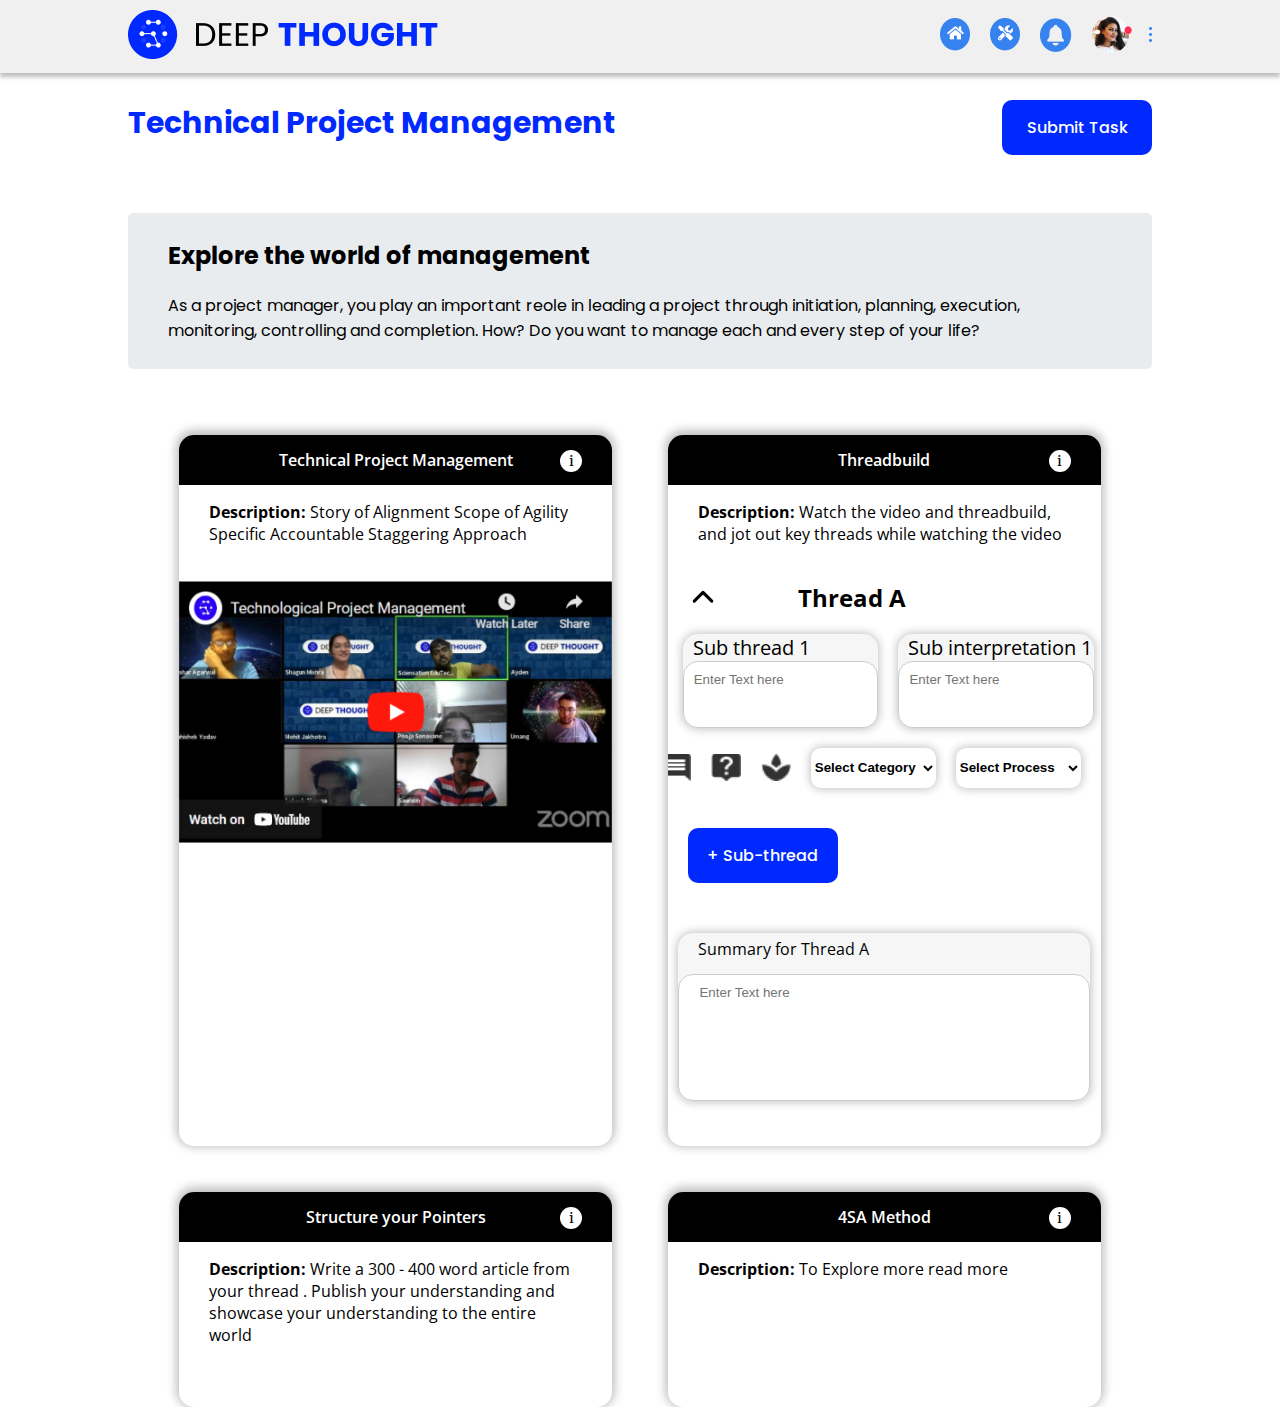
==== index1.html @ 11ab3b2d "learning json integration and reusability" ====
<!DOCTYPE html>
<html lang="en">

<head>
    <meta charset="UTF-8">
    <meta name="viewport" content="width=device-width, initial-scale=1.0">
    <title>Document</title>

    <link rel="stylesheet" href="styles.css">

    <link rel="preconnect" href="https://fonts.googleapis.com">
    <link rel="preconnect" href="https://fonts.gstatic.com" crossorigin>
    <link
        href="https://fonts.googleapis.com/css2?family=Open+Sans:ital,wght@0,300..800;1,300..800&family=Poly:ital@0;1&family=Poppins:ital,wght@0,100;0,200;0,300;0,400;0,500;0,600;0,700;0,800;0,900;1,100;1,200;1,300;1,400;1,500;1,600;1,700;1,800;1,900&display=swap"
        rel="stylesheet">
</head>

<body>
    <header>

        <nav class="navbar">

            <div id="logo">
                <div>
                    <img src="./resources/logo 1.png" alt="" width="100%">
                </div>
            </div>


            <!-- <div class="bars">
                <img src="./resources/three dot.png" alt="" class="bars" width="40px">
            </div> -->


            <ul class="icons">
                <li>
                    <img src="./resources/Group 1097.png" alt="">
                </li>
                <li>
                    <img src="./resources/Group 1100.png" alt="">
                </li>
                <li>
                    <img src="./resources/Vector.png" alt="">
                    <img src="./resources/dot.png" alt="" id="dot">
                </li>
                <li>
                    <img src="./resources/Ellipse 53.png" alt="">
                </li>
                <li>
                    <img src="./resources/three dot.png" alt="">
                </li>

            </ul>
        </nav>

    </header>

    <div class="main">
        <div class="heading">
            Technical Project Management
            <div>
                <button class="submit-task">
                    Submit Task
                </button>
            </div>
        </div>

        <div class="head-text">
            <h2>Explore the world of management</h2>
            <p>As a project manager, you play an important reole in leading a project through initiation, planning,
                execution, monitoring, controlling and completion. How? Do you want to manage each and every step of
                your life?</p>
        </div>

        <div class="boxes-container">

            <div class="boxes">
                <div class="top">
                    Technical Project Management
                    <div class="i-button">
                        i
                    </div>
                </div>
                <div class="content">
                    <p><strong>Description:</strong> Story of Alignment Scope of Agility Specific Accountable Staggering
                        Approach</p>
                    <div>
                        <img src="./resources/image 13.png" alt="YouTube Video" id="yt-video">
                    </div>
                </div>
            </div>


            <div class="boxes">
                <div class="top">
                    Threadbuild
                    <div class="i-button">
                        i
                    </div>
                </div>
                <div class="content">
                    <p><strong>Description:</strong> Watch the video and threadbuild, and jot out key threads while
                        watching the video</p>
                    <div>

                        <div class="content-head">
                            <svg class="arrow-svg" fill="none" stroke="currentColor" viewBox="0 0 24 24"
                                xmlns="http://www.w3.org/2000/svg">
                                <path stroke-linecap="round" stroke-linejoin="round" stroke-width="2.5"
                                    d="M19 9l-7 7-7-7">
                                </path>
                            </svg>

                            <h2>Thread A</h2>
                        </div>

                        <div class="sub-box">
                            <div class="sub t">
                                <div>Sub thread 1</div>

                                <input type="text" name="" id="sub-thread-1" class="sub-input"
                                    placeholder="Enter Text here">

                            </div>
                            <div class="sub int">
                                <div>Sub interpretation 1</div>

                                <input type="text" name="" id="sub-thread-1" class="sub-input"
                                    placeholder="Enter Text here">

                            </div>
                        </div>

                        <div class="options-container">

                            <div class="options">
                                <img src="./resources/bulb.png" alt="" width="23px">
                                <img src="./resources/msg.png" alt="" class="option-img">
                                <img src="./resources/question-mark.png" alt="" class="option-img">
                                <img src="./resources/flower.png" alt="" class="option-img">

                                <select name="Category" class="category-list">
                                    <option value="Category" default>Select Category</option>
                                </select>
                                <select name="Category" class="category-list">
                                    <option value="Category" default>Select Process</option>
                                </select>

                            </div>

                        </div>

                        <button class="sub-button">
                            + Sub-thread
                        </button>

                        <div class="summary">
                            <div>Summary for Thread A</div>

                            <input type="text" name="" id="sub-thread-1" class="summary-input"
                                placeholder="Enter Text here">

                        </div>

                    </div>
                </div>
            </div>

            <div class="boxes">
                <div class="top">
                    Structure your Pointers
                    <div class="i-button">
                        i
                    </div>
                </div>
                <div class="content">
                    <p><strong>Description:</strong> Write a 300 - 400 word article from your thread . Publish your
                        understanding and showcase your understanding to the entire world </p>
                    <div>

                    </div>
                </div>
            </div>


            <div class="boxes">
                <div class="top">
                    4SA Method
                    <div class="i-button">
                        i
                    </div>
                </div>
                <div class="content">
                    <p><strong>Description:</strong> To Explore more read more </p>
                    <div>

                    </div>
                </div>
            </div>


        </div>

    </div>
</body>

</html>
---- styles.css ----
body {
    margin: 0;
}

header {
    box-shadow: 0px 4px 4px 0px rgba(0, 0, 0, 0.25);
    background-color: #f0f0f0;
    z-index: 1;
    box-sizing: border-box;
    width: 100%;
}

.navbar {
    margin: auto;
    width: 80%;
    display: flex;
    align-items: center;
    justify-content: space-between;
}

#logo {
    min-width: 300px;
    cursor: pointer;
}

.icons {
    position: relative;
    list-style: none;
    display: flex;
    align-items: center;
    gap: 20px;
}

.icons li {
    cursor: pointer;
}

#dot {
    position: absolute;
    top: 10px;
    right: 20px;
}

.main {
    width: 80%;
    margin: auto;
}

.heading {
    font-family: "Poppins", sans-serif;
    font-size: 30px;
    font-weight: 700;
    color: #0029FF;
    display: flex;
    justify-content: space-between;
    line-height: 100px;
}

.submit-task {
    width: 150px;
    font-size: 16px;
    font-family: "Poppins", sans-serif;
    font-weight: 500;
    padding: 15px 20px;
    background-color: #0029FF;
    color: #fff;
    border: none;
    border-radius: 10px;
    cursor: pointer;
}

button:hover {
    background-color: #25319c;
}

.head-text {
    background-color: #E9ECEF;
    margin-top: 40px;
    padding-inline: 40px;
    padding-top: 5px;
    padding-bottom: 10px;
    font-family: "Poppins", sans-serif;
    border-radius: 5px;
}

.head-text h2 {
    font-weight: 700;
}

.head-text p {
    font-weight: 400;
}

.boxes-container {
    width: 100vw;
    margin: auto;
    margin-top: 20px;
    width: 90%;
    /* max-width: 1200px; */

    display: flex;
    justify-content: center;
    flex-wrap: wrap;
    gap: 6%;
}

.boxes {
    flex: 1 1 47%;
    min-width: 400px;
    margin-top: 5%;

    border-radius: 15px;
    overflow: hidden;
    box-shadow: 0px -2px 10px 3px rgba(0, 0, 0, 0.25);
    padding-bottom: 5vh;
}

.top {
    text-align: center;
    background-color: #000;
    color: #fff;

    font-family: "Open Sans", sans-serif;
    font-weight: 600;
    line-height: 50px;
    position: relative;
}

.i-button {
    background-color: #fff;
    color: #000;
    font-family: "Poly", serif;
    font-weight: 400;

    position: absolute;
    top: 15px;
    right: 30px;

    width: 22px;
    height: 22px;
    border-radius: 20px;

    display: flex;
    align-items: center;
    justify-content: center;
    cursor: pointer;
}

.content {
    font-family: "Open Sans", sans-serif;
    font-weight: 400;
}

.content p {
    padding-inline: 30px;
}

#yt-video {
    margin-top: 20px;
    width: 100%;
    cursor: pointer;
}

.arrow-svg {
    width: 30px;
    transform: rotate(180deg);
}

.content-head {
    display: flex;
    padding-inline: 20px;
    gap: 80px;
}

.sub-box {
    width: 95%;

    display: flex;
    justify-content: center;
    gap: 20px;
    margin-inline: 15px;
}

.sub {
    flex: 1 1 40%;
    background-color: #F6F6F6;
    border-radius: 15px;
    font-size: 20px;
    width: 100%;
    height: fit-content;
    box-shadow: 0px 0px 10px 1px rgba(0, 0, 0, 0.25);
}

.sub div {
    padding-left: 10px;
}

.sub-input {
    box-sizing: border-box;
    width: 100%;
    padding-left: 10px;
    padding-top: 10px;
    padding-bottom: 40px;
    border: 1px solid #ccc;
    border-radius: 15px;
}


.options-container {
    padding-block: 20px;
    display: flex;
    justify-content: flex-end;
    padding-right: 20px;
}

.options {
    width: fit-content;
    display: flex;
    align-items: center;
    gap: 20px;
}

.options img {
    cursor: pointer;
}

.option-img {
    width: 30px;
    height: fit-content;
}

.category-list {
    width: 125px;
    font-weight: 600;
    height: 40px;
    background-color: #fff;
    border: none;
    border-radius: 10px;
    box-shadow: 0 0 10px 1px rgba(0, 0, 0, 0.25);
}

.category-list option {
    width: 125px;
    font-weight: 600;
    height: 100px;
}

.sub-button {
    margin-top: 20px;
    margin-left: 20px;

    width: 150px;
    font-size: 16px;
    font-family: "Poppins", sans-serif;
    font-weight: 500;
    padding: 15px 5px;
    background-color: #0029FF;
    color: #fff;
    border: none;
    border-radius: 10px;
    cursor: pointer;
}

.summary {
    background-color: #F6F6F6;
    border-radius: 15px;
    width: 95%;
    box-shadow: 0px 0px 10px 1px rgba(0, 0, 0, 0.25);
    margin: auto;
    margin-top: 50px;
}

.summary div {
    padding-top: 5px;
    padding-left: 20px;
    height: 4vh;
}
 
.summary-input {
    box-sizing: border-box;
    width: 100%;
    padding-left: 20px;
    padding-top: 10px;
    padding-bottom: 100px;
    border: 1px solid #ccc;
    border-radius: 15px;
}
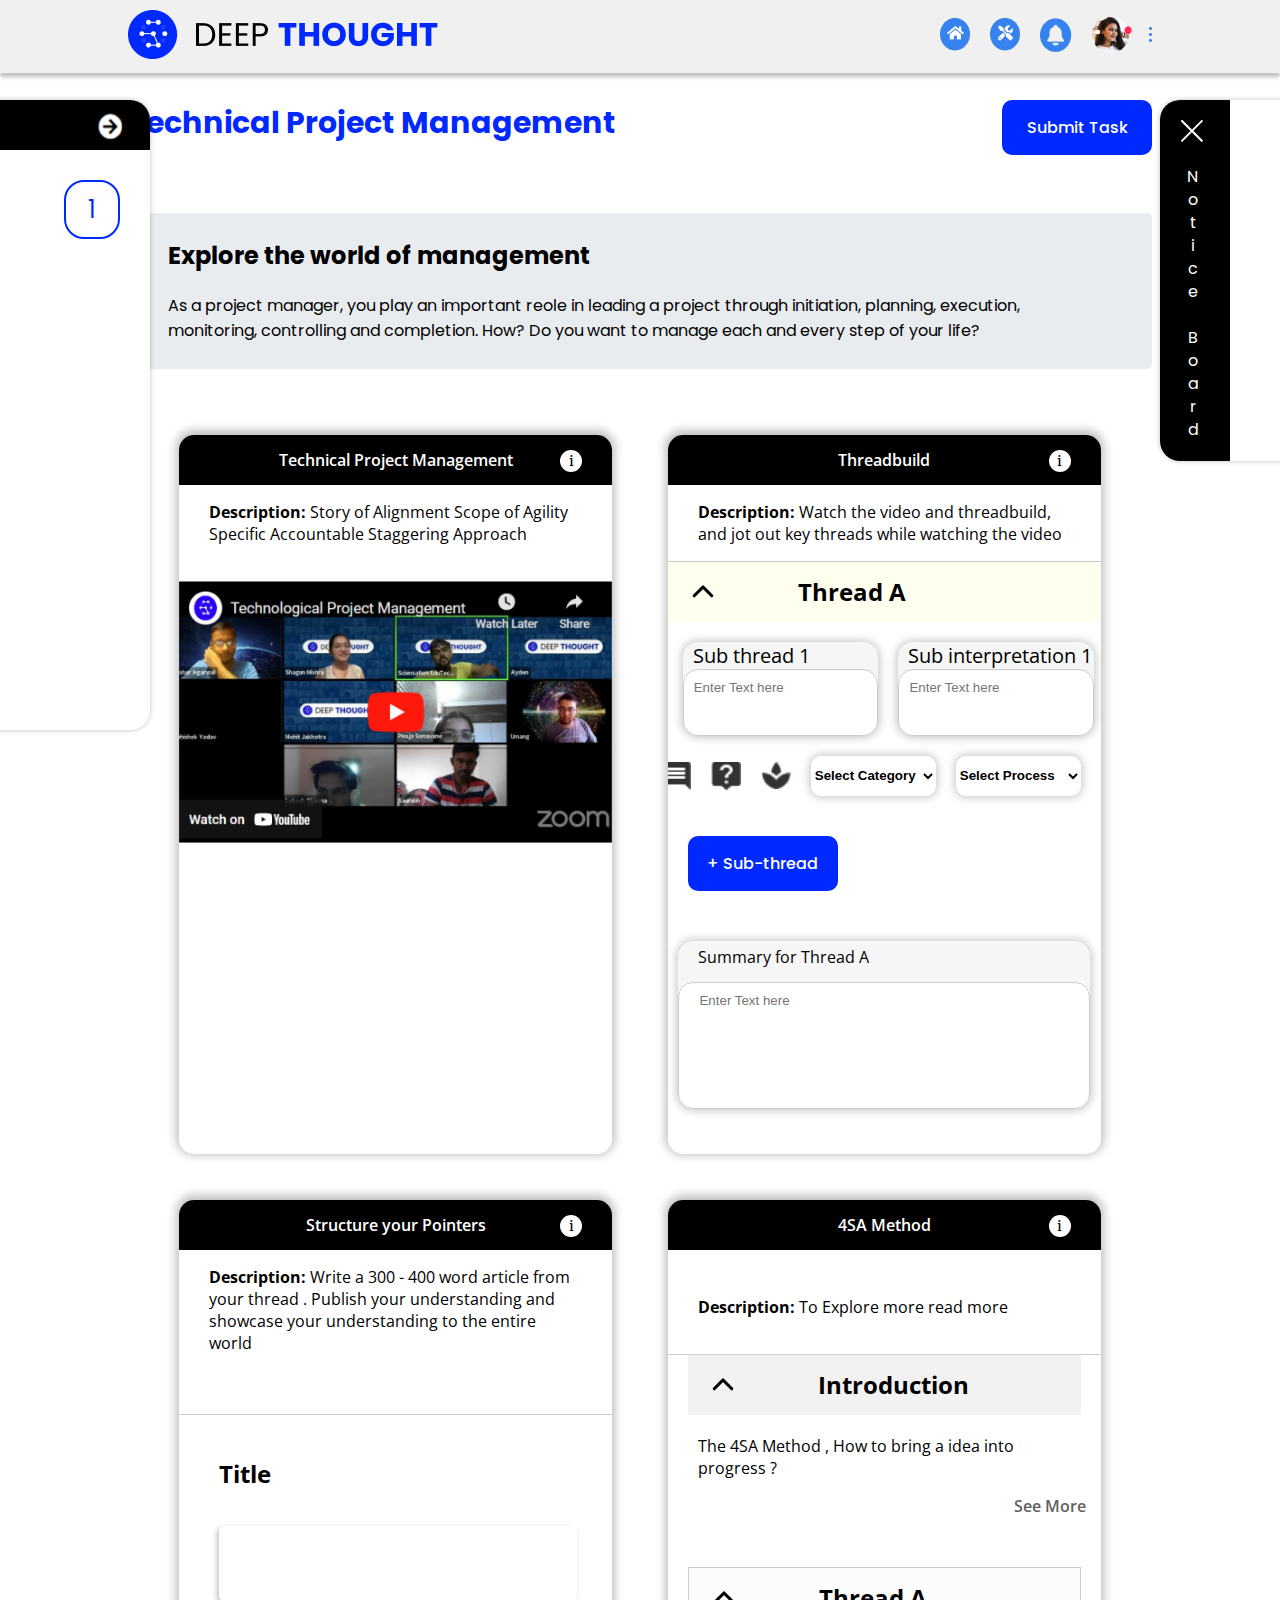
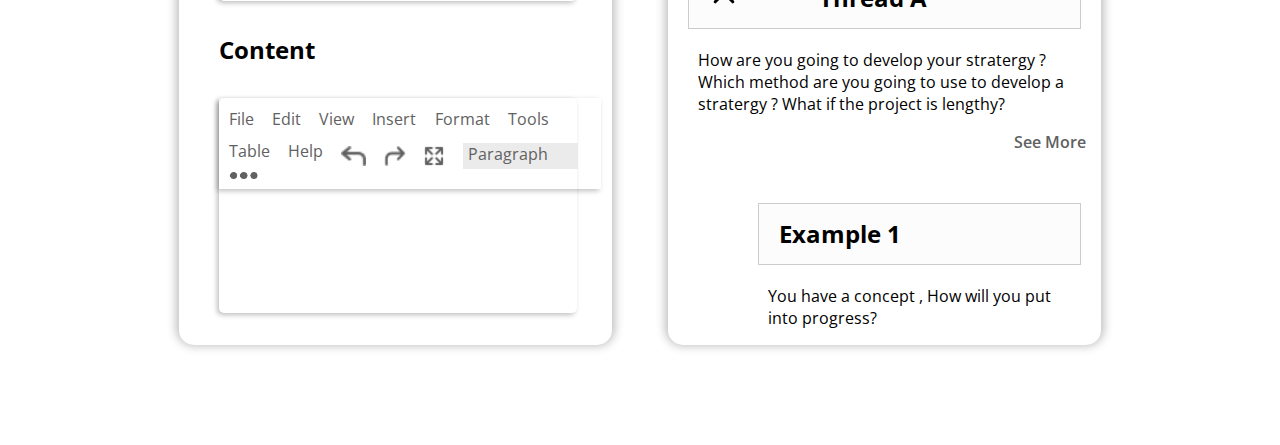
==== commit e0cd1ba7: "completed journey board" ====
--- a/index1.html
+++ b/index1.html
@@ -166,7 +166,7 @@
                 </div>
             </div>
 
-            <div class="boxes">
+            <div class="boxes" style="padding-bottom: 0;">
                 <div class="top">
                     Structure your Pointers
                     <div class="i-button">
@@ -176,14 +176,43 @@
                 <div class="content">
                     <p><strong>Description:</strong> Write a 300 - 400 word article from your thread . Publish your
                         understanding and showcase your understanding to the entire world </p>
-                    <div>
-
-                    </div>
-                </div>
-            </div>
-
-
-            <div class="boxes">
+
+                    <div class="container-3">
+
+                        <div class="box">
+                            <h4>Title</h4>
+                            <input type="text">
+                        </div>
+
+                        <div class="box">
+                            <h4>Content</h4>
+                            <div class="editor">
+                                <span>File</span>
+                                <span>Edit</span>
+                                <span>View</span>
+                                <span>Insert</span>
+                                <span>Format</span>
+                                <span>Tools</span>
+                                <span>Table</span>
+                                <span>Help</span>
+
+                                <img src="./resources/Icon.png" alt="" class="edit-icon">
+                                <img src="./resources/Icon (1).png" alt="" class="edit-icon">
+                                <img src="./resources/Icon (2).png" alt="" class="edit-icon">
+
+                                <span id="para">Paragraph</span>
+
+                                <img src="./resources/Frame 2.png" alt="" width="30px" height="7px">
+                            </div>
+
+                            <input type="text" name="" id="content-input">
+                        </div>
+                    </div>
+                </div>
+            </div>
+
+
+            <div class="boxes" style="padding-bottom: 0;">
                 <div class="top">
                     4SA Method
                     <div class="i-button">
@@ -191,17 +220,85 @@
                     </div>
                 </div>
                 <div class="content">
-                    <p><strong>Description:</strong> To Explore more read more </p>
-                    <div>
-
-                    </div>
-                </div>
-            </div>
-
-
+                    <p style="padding-top: 30px; padding-bottom: 20px;"><strong>Description:</strong> To Explore more
+                        read more </p>
+
+                    <div class="container-4">
+
+                        <div class="content-head border-none">
+                            <svg class="arrow-svg" fill="none" stroke="currentColor" viewBox="0 0 24 24"
+                                xmlns="http://www.w3.org/2000/svg">
+                                <path stroke-linecap="round" stroke-linejoin="round" stroke-width="2.5"
+                                    d="M19 9l-7 7-7-7">
+                                </path>
+                            </svg>
+
+                            <h2>Introduction</h2>
+                        </div>
+
+                        <p>The 4SA Method , How to bring a idea into progress ?</p>
+
+                        <span>See More</span>
+                        
+                        <div class="content-head border-all">
+                            <svg class="arrow-svg" fill="none" stroke="currentColor" viewBox="0 0 24 24"
+                            xmlns="http://www.w3.org/2000/svg">
+                                <path stroke-linecap="round" stroke-linejoin="round" stroke-width="2.5"
+                                    d="M19 9l-7 7-7-7">
+                                </path>
+                            </svg>
+                            
+                            <h2>Thread A</h2>
+                        </div>
+                        
+                        <p>How are you going to develop your stratergy ? Which method are you going to use to develop a stratergy ? What if the project is lengthy?</p>
+
+                        <span>See More</span>
+
+
+                        <div class="content-head border-all" style="margin-left: 90px;">
+                            <h2>Example 1</h2>
+                        </div>
+                    </div>
+                    <p style="margin-left: 70px;">You have a concept , How will you put into progress?</p>
+                </div>
+            </div>
+
+
+        </div>
+
+        <div class="jb-1">
+            <div class="top" style="border-radius: 20px 20px 0px 0px;">
+                Journey Board
+                <div class="i-button">
+                    <img src="./resources/Screenshot from 2024-06-19 11-58-44 1.png" alt="" class="right-arrow">
+                </div>
+            </div>
+
+            <ul>
+                <li><strong>Explore the world of management</strong></li>
+                <li>Technical Project Management</li>
+                <li>Threadbuild</li>
+                <li>Structure your pointers</li>
+                <li>4SA Method</li>
+            </ul>
+
+            <div class="temp">
+                1
+            </div>
+        </div>
+
+        <div class="jb-2">
+            <div class="left">
+                <img src="./resources/Icon (3).png" alt="">
+                Notice Board
+            </div>
         </div>
 
     </div>
+
+    
+    <script src="./script.js"></script>
 </body>
 
 </html>--- a/styles.css
+++ b/styles.css
@@ -102,6 +102,7 @@
     justify-content: center;
     flex-wrap: wrap;
     gap: 6%;
+    padding-bottom: 100px;
 }
 
 .boxes {
@@ -167,9 +168,14 @@
 }
 
 .content-head {
-    display: flex;
+    border-top: 1px solid #ccc;
+    display: flex;
+    align-items: center;
     padding-inline: 20px;
+    margin-bottom: 20px;
+    height: 60px;
     gap: 80px;
+    background-color: #feffc03f;
 }
 
 .sub-box {
@@ -284,4 +290,172 @@
     padding-bottom: 100px;
     border: 1px solid #ccc;
     border-radius: 15px;
+}
+
+.container-3{
+    margin-top: 60px;
+    padding-top: 10px;
+    padding-left: 40px;
+    padding-right: 40px;
+    border-top: 1px solid #ccc;
+    margin-bottom: 0;
+    position: relative;
+}
+
+.box {
+    font-size: 24px;
+}
+
+.box input {
+    width: 95%;
+    padding-left: 20px;
+    padding-top: 10px;
+    padding-bottom: 50px;
+    border: none;
+    border-radius: 5px;
+    box-shadow: -2px 2px 5px rgba(0, 0, 0, 0.25);
+}
+
+.editor {
+    padding: 10px;
+    width: 83.5%;
+    box-shadow: -2px 2px 5px rgba(0, 0, 0, 0.25);
+    font-size: 16px;
+    color: #616161;
+
+    display: flex;
+    align-items: center;
+    flex-wrap: wrap;
+    gap: 5%;
+    z-index: 1;
+    position: absolute;
+}
+
+.editor span {
+    padding-bottom: 10px;
+    cursor: pointer;
+}
+
+.editor img {
+    cursor: pointer;
+}
+
+.edit-icon {
+    height: 20px;
+}
+
+#para {
+    background-color: #EBEBEB;
+    padding-top: 6px;
+    padding-right: 30px;
+    padding-left: 5px;
+    line-height: 10px;
+}
+
+#content-input{
+    padding-top: 100px;
+    padding-bottom: 100px;
+}
+
+.container-4 {
+    border-top: 1px solid #ccc;
+}
+
+.container-4 .content-head {
+    margin-inline: 20px;
+}
+
+.container-4 span {
+    margin-left: 80%;
+    color: #606161;
+    font-weight: 600;
+    padding-bottom: 200px;
+}
+
+.border-none {
+    background-color: #F2F2F2;
+    border: none;
+}
+
+.border-all {
+    margin-top: 50px;
+    border: 1px solid #ccc;
+    background-color: #FCFCFC;
+}
+
+.jb-1 {
+    position: absolute;
+    top: 100px;
+    left: -650px;
+    font-family: 'Poppins', sans-serif;
+    border-radius: 20px;
+
+    width: 800px;
+    height: 70vh;
+    background-color: #fff;
+    
+    box-shadow: 0 0 5px rgba(0, 0, 0, 0.25);
+    z-index: 2;
+    transition: transform 300ms ease;
+    cursor: pointer;
+}
+
+.jb-1 .top {
+    text-align: left;
+    padding-left: 100px;
+}
+
+.jb-1 ul {
+    padding-left: 150px;
+}
+
+.temp {
+    padding: 10px 22px;
+    border: 2px solid #0029FF;
+    color: #0029FF;
+    border-radius: 20px;
+    position: absolute;
+    right: 30px;
+    top: 80px;
+    font-size: 24px;
+    font-weight: 400;
+}
+
+.jb-1:hover {
+    transform: translateX(20px);
+}
+
+
+.jb-2 {
+    font-family: 'Poppins', sans-serif;
+    background-color: #fff;
+    width: 200px;
+    
+    box-shadow: 0 0 5px rgba(0, 0, 0, 0.25);
+
+    position: absolute;
+    border-radius: 20px;
+    top: 100px;
+    right: -80px;
+    transition: transform 300ms ease;
+    cursor: pointer;
+
+}
+
+.left {
+    border-radius: 20px 0 0px 20px;
+    background-color: #000;
+    writing-mode: vertical-lr;
+    text-orientation: upright;
+    color: #fff;
+    padding: 20px;
+    width: 30px;
+}
+
+.jb-2:hover {
+    transform: translateX(-20px);
+}
+
+.hidden {
+    visibility: hidden;
 }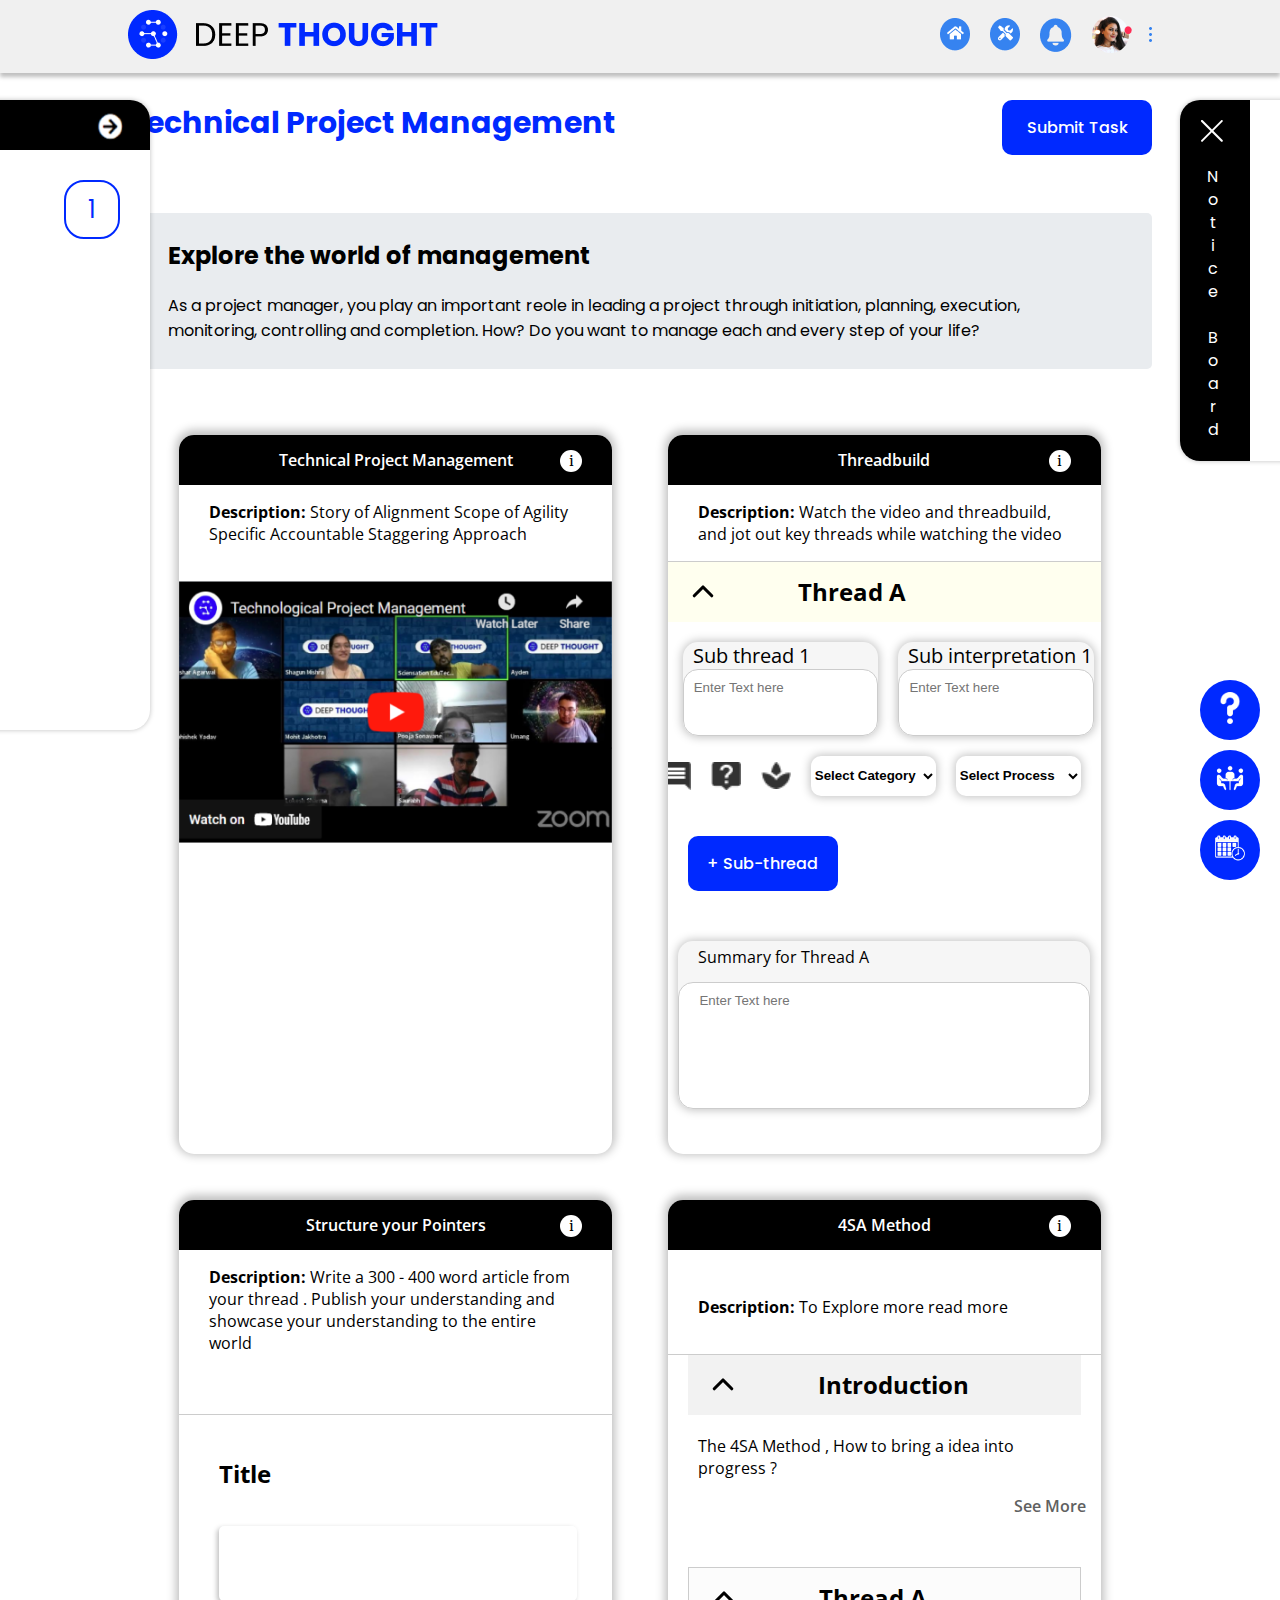
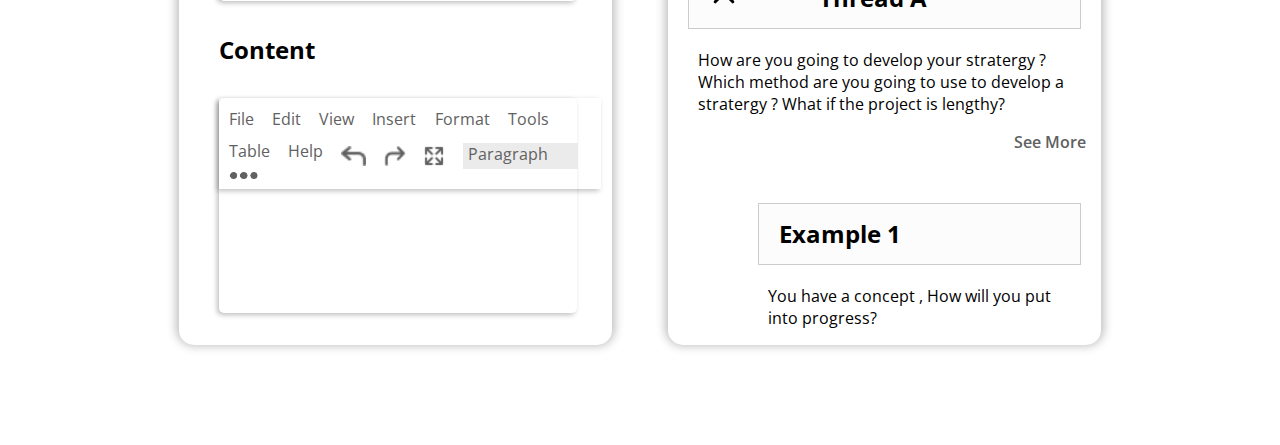
==== commit 481ce0e9: "added bottom icons" ====
--- a/index1.html
+++ b/index1.html
@@ -297,6 +297,19 @@
 
     </div>
 
+    <div class="button-container">
+        <button class="fixed-button">
+            <img src="./resources/question-mark (2) 1.png
+            " alt="" class="fixed-icon">
+        </button>
+        <button class="fixed-button">
+            <img src="./resources/meeting 1.png" alt="" class="fixed-icon">
+        </button>
+        <button class="fixed-button">
+            <img src="./resources/schedule (1) 1.png" alt="" class="fixed-icon">
+        </button>
+      </div>
+
     
     <script src="./script.js"></script>
 </body>
--- a/styles.css
+++ b/styles.css
@@ -436,7 +436,7 @@
     position: absolute;
     border-radius: 20px;
     top: 100px;
-    right: -80px;
+    right: -100px;
     transition: transform 300ms ease;
     cursor: pointer;
 
@@ -458,4 +458,31 @@
 
 .hidden {
     visibility: hidden;
-}+}
+
+
+.button-container {
+    position: fixed;
+    bottom: 20px; 
+    right: 20px; 
+    display: flex;
+    flex-direction: column;
+    gap: 10px; 
+  }
+  
+  .fixed-button {
+    width: 60px;
+    height: 60px;
+    font-size: 16px;
+    border: none;
+    border-radius: 50%;
+    background-color: #0029FF;
+    color: white;
+    cursor: pointer;
+    transition: background-color 0.3s;
+  }
+
+  .fixed-icon {
+    width: 30px;
+  }
+  